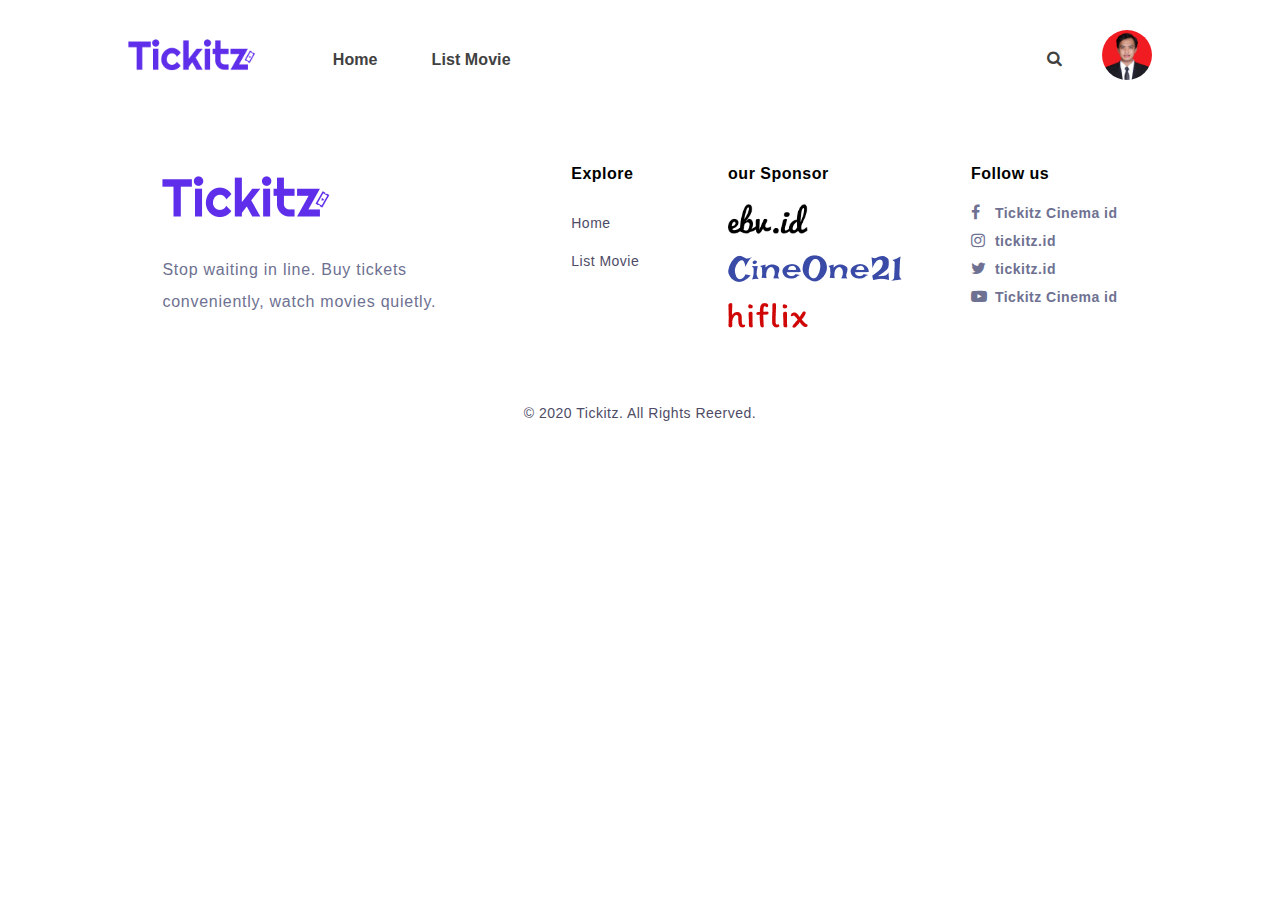
==== detail_movie.html @ 2763b4b7 "add template header & footer to start developt list & detail movie" ====
<!DOCTYPE html>
<html lang="en">

<head>
    <meta charset="UTF-8">
    <meta http-equiv="X-UA-Compatible" content="IE=edge">
    <meta name="viewport" content="width=device-width, initial-scale=1.0">
    <title>Home</title>
    <link rel="stylesheet" href="css/detail_movie.css">
    <link rel="stylesheet" href="https://cdnjs.cloudflare.com/ajax/libs/font-awesome/4.7.0/css/font-awesome.min.css">
</head>

<body>
    <div class="container" id="container">
        <header>
            <div class="left">
                <img class="logo2" src="img/logo2.png" alt="">
            </div>
            <div class="right">
                <div class="header-bar">
                    <a href="index.html">Home</a>
                    <a href="index.html">List Movie</a>
                </div>
                <div class="profile">
                    <a onclick="click3()"><i id="button_search" class="fa fa-search" aria-hidden="true"></i></a>
                    <div class="search" id="search">
                        <i class="fa fa-search" aria-hidden="true"></i>
                        <input type="text" placeholder="Search...">
                    </div>
                    <a onclick="click5()">
                        <img class="profile" src="img/profile.png" alt="">
                    </a>
                </div>
                <a onclick="click()"><i class="fa fa-bars" aria-hidden="true"></i></a>
            </div>
            <div class="nav-desktop" id="nav-desktop">
                <a href="#" onclick="click6()">Profile</a>
                <a href="index.html">Logout</a>
            </div>
        </header>
        <nav id="nav" onclick="click2()">
            <div>
                <div>
                    <i class="fa fa-search" aria-hidden="true"></i>
                    <input type="text" placeholder="Search...">
                </div>
            </div>
            <p><a class="nav-home" href="">Home</a></p>
            <p><a href="">List Movie</a></p>
            <p><a href="signin.html">Sign In</a></p>
            <p><a href="index.html">Logout</a></p>
            <p class="cop">&copy; 2020 Tickitz. All Rights Reerved.</p>
        </nav>
        <main>

        </main>
        <footer>
            <div class="information">
                <div class="footer-item1">
                    <img class="logo2" src="img/logo2.png" alt="">
                    <p>Stop waiting in line. Buy tickets conveniently, watch movies quietly.</p>
                </div>
                <div class="footer-item2">
                    <p class="title">Explore</p>
                    <div>
                        <p><a href="index.html">Home</a></p>
                        <p><a href="">List Movie</a></p>
                    </div>
                </div>
                <div class="footer-item3">
                    <p class="title">our Sponsor</p>
                    <div>
                        <img class="ebu-logo" src="img/ebu.id-logo.png" alt="">
                        <img class="cine-logo" src="img/cineone21-logo.png" alt="">
                        <img class="hiflix" src="img/hiflix-logo.png" alt="">
                    </div>
                </div>
                <div class="footer-item4">
                    <p class="title">Follow us</p>
                    <div>
                        <div>
                            <i class="fa fa-facebook" aria-hidden="true"></i>
                            <a href="">Tickitz Cinema id</a>
                        </div>
                        <div>
                            <i class="fa fa-instagram" aria-hidden="true"></i>
                            <a href="">tickitz.id</a>
                        </div>
                        <div>
                            <i class="fa fa-twitter" aria-hidden="true"></i>
                            <a href="">tickitz.id</a>
                        </div>
                        <div>
                            <i class="fa fa-youtube-play" aria-hidden="true"></i>
                            <a href="">Tickitz Cinema id</a>
                        </div>

                    </div>
                </div>
            </div>
            <div class="copyright">&copy; 2020 Tickitz. All Rights Reerved.</div>
        </footer>
    </div>
</body>
<script>
    function click5() {
        document.getElementById("search").style.display = "none";
        document.getElementById("button_search").style.display = "block";
        document.getElementById("nav-desktop").style.display = "flex";
    }
    function click6() {
        document.getElementById("nav-desktop").style.display = "none";
    }
    function click4() {
        document.getElementById("search").style.display = "none";
        document.getElementById("button_search").style.display = "block";
    }
    function click3() {
        document.getElementById("search").style.display = "block";
        document.getElementById("button_search").style.display = "none";
    }
    function click2() {
        document.getElementById("nav").style.display = "none";
    }
    function click() {
        document.getElementById("nav").style.display = "flex";
    }
</script>

</html>
---- css/detail_movie.css ----
*,
*::before,
*::after {
    padding: 0;
    margin: 0;
    box-sizing: border-box;
}

.container {
    position: relative;
    display: grid;
    grid-template-columns: 1fr;
    grid-template-rows: 100px, repeat(2, 1fr);
}

/* HEADER */
header {
    grid-row: 1;
    padding-left: 10%;
    padding-right: 10%;
    background: #fff;
    height: 100px;
    position: relative;
    display: grid;
    grid-template-columns: repeat(5, 1fr);
    grid-template-rows: 1fr;
}

header .left {
    grid-column: 1;
    grid-row: 1;
    height: 100px;
    position: relative;
}

header .right {
    grid-column: 2 / span 5;
    grid-row: 1;
    height: 100%;
    position: relative;
    display: flex;
    flex-wrap: wrap;
    justify-content: space-between;
}

header .logo2 {
    position: relative;
    margin-top: 30px;
    height: 50px;
}

.header-bar {
    margin-top: 50px;
}

a {
    text-decoration: none;
    color: #F7F7FC;
}

.header-bar a {
    margin-right: 50px;
    font-family: Mulish, sans-serif;
    font-style: normal;
    font-weight: 600;
    font-size: 16px;
    line-height: 20px;
    letter-spacing: 0.005em;
    color: #414141;
}

header .right .profile {
    display: flex;
    justify-content: space-around;
    background-color: #FFF;
}

header .right .profile div {
    position: relative;
    padding-top: 40px;
    background-color: #FFF;
}

header .right .profile div input {
    background: #FFFFFF;
    height: 30px;
    width: 200px;
    border: 1px solid #DEDEDE;
    border-radius: 8px;
}

header .right .profile div input::placeholder {
    padding-left: 15%;
    font-size: 12px;
}

header .right .profile div i {
    position: absolute;
    top: 50px;
    left: 10px;
    font-size: 0.8em;
    z-index: 9999;
    color: #6E7191;
}

header .right .profile .search {
    position: relative;
    bottom: 15px;
    right: 30px;
    display: none;
}

.profile a i {
    display: block;
    margin-right: 40px;
    margin-top: 35px;
    color: #414141;
    font-size: 1em;
}

.profile {
    margin-top: 15px;
    height: 50px;
    border-radius: 50%;
}

.nav-desktop {
    width: 100px;
    text-align: center;
    z-index: 9999;
    position: absolute;
    right: 12%;
    top: 85px;
    background: #FFF;
    display: none;
    border-radius: 5px;
    flex-direction: column;
    box-shadow: 2px 2px 10px rgba(0, 0, 0, 0.3);
}

.nav-desktop a {
    padding-top: 7px;
    padding-bottom: 5px;
    font-family: Mulish, sans-serif;
    font-style: normal;
    font-weight: 400;
    font-size: 16px;
    line-height: 20px;
    letter-spacing: 0.75px;
    color: #4E4B66;
}

header .right>a {
    display: none;
}

header .right>i {
    display: none;
}

/* NAVBAR */

nav {
    display: none;
}

nav>p {
    display: none;
}

/* MAIN */
main {
    grid-row: 2;
}

main .content-1 {
    position: relative;
    height: 550px;
    padding-left: 10%;
    padding-right: 10%;
    background-color: #fff;
    display: flex;
    justify-content: space-around;
}

main .content-1 .right {
    margin-top: 30px;
    padding-right: 20px;
    padding-bottom: 20px;
    overflow: hidden;
    position: relative;
    display: flex;
    height: 80%;
}

main .content-1 .left {
    flex-basis: 400px;
    background-color: #fff;
}

main .content-1 .left p {
    position: relative;
    top: 30%;
    font-family: Mulish, sans-serif;
    font-style: normal;
    font-size: 16px;
    line-height: 30px;
    color: #A0A3BD;
}

main .content-1 .left h1 {
    position: relative;
    top: 30%;
    font-family: Mulish, sans-serif;
    font-style: normal;
    font-size: 40px;
    line-height: 30px;
    color: #5F2EEA;
}


main .content-2 {
    position: relative;
    height: 350px;
    padding-left: 10%;
    padding-right: 10%;
    background-color: #F5F6F8;
    display: flex;
    flex-direction: column;
}

.content-2 .top {
    margin-top: 20px;
    margin-bottom: 30px;
    display: flex;
    justify-content: space-between;
}

.content-2 .top a {
    font-family: Mulish, sans-serif;
    font-style: normal;
    font-weight: 700;
    font-size: 16px;
    line-height: 20px;
    text-align: right;
    letter-spacing: 0.15px;
    color: #5F2EEA;
}

.content-2 .top h2 {
    font-family: Mulish, sans-serif;
    font-style: normal;
    font-weight: 700;
    font-size: 24px;
    line-height: 30px;
    color: #5F2EEA;
}

.content-2 .bottom {
    display: flex;
    justify-content: space-around;
}

.content-2 .bottom img {
    width: 150px;
    padding: 20px;
    border: 2px solid #FFFFFF;
    border-radius: 8px;
}

.content-2 .bottom .m1 {
    display: none;
}

.content-2 .bottom .m2 {
    display: none;
}

.content-2 .bottom .m3 {
    display: none;
}

.content-2 .bottom .m4 {
    display: none;
}

.content-2 .bottom .m5 {
    display: none;
}

.content-2 .bottom .img1:hover~.m1 {
    display: block;
    z-index: 9999;
}

.content-2 .bottom .img2:hover~.m2 {
    display: block;
    z-index: 9999;
}

.content-2 .bottom .img3:hover~.m3 {
    display: block;
    z-index: 9999;
}

.content-2 .bottom .img4:hover~.m4 {
    display: block;
    z-index: 9999;
}

.content-2 .bottom .img5:hover~.m5 {
    display: block;
    z-index: 9999;
}

.content-2 .bottom .img1:hover {
    display: none;
}

.content-2 .bottom .img2:hover {
    display: none;
}

.content-2 .bottom .img3:hover {
    display: none;
}

.content-2 .bottom .img4:hover {
    display: none;
}

.content-2 .bottom .img5:hover {
    display: none;
}

.content-2 .bottom {
    display: flex;
    flex-wrap: wrap;
    justify-content: space-around;
}

.content-2 .bottom .card-movie {
    background-color: #FFF;
    border-radius: 8px;
    box-shadow: 2px 2px 10px rgba(0, 0, 0, 0.3);
}

.content-2 .bottom .card-movie button:hover {
    color: #fff;
    background: #5F2EEA;
}

.content-2 .card-movie>div {
    width: 100%;
    height: 80px;
    position: relative;
}

.content-2 .bottom button {
    position: absolute;
    left: 50%;
    transform: translate(-50%);
    bottom: 10px;
    font-family: Mulish, sans-serif;
    color: #5F2EEA;
    font-style: normal;
    font-size: 12px;
    align-items: center;
    text-align: center;
    letter-spacing: 0.75px;
    width: 80%;
    height: 25px;
    border: 1px solid #5F2EEA;
    border-radius: 4px;
}

.content-2 .card-movie>div h5 {
    font-family: Mulish, sans-serif;
    font-style: normal;
    font-weight: 700px;
    font-size: 12px;
    line-height: 22px;
    text-align: center;
    letter-spacing: 0.15px;
    color: #14142B;
}

.content-2 .card-movie>div p {
    font-family: 'Open Sans', sans-serif;
    font-style: normal;
    font-weight: 400px;
    font-size: 8px;
    line-height: 16px;
    text-align: center;
    letter-spacing: 0.4px;
    color: #A0A3BD;
}

main .content-3 {
    position: relative;
    height: 500px;
    padding-left: 10%;
    padding-right: 10%;
    background-color: #fff;
    display: flex;
    flex-direction: column;
}

.content-3 .top {
    margin-top: 20px;
    margin-bottom: 30px;
    display: flex;
    justify-content: space-between;
}

.content-3 .top a {
    font-family: Mulish, sans-serif;
    font-style: normal;
    font-weight: 700;
    font-size: 16px;
    line-height: 20px;
    text-align: right;
    letter-spacing: 0.15px;
    color: #5F2EEA;
}

.content-3 .top h2 {
    font-family: Mulish, sans-serif;
    font-style: normal;
    font-weight: 700;
    font-size: 24px;
    line-height: 30px;
    color: #14142B;
}

.content-3 .mid {
    margin-bottom: 20px;
    display: flex;
    flex-wrap: wrap;
    justify-content: space-between;
}

.content-3 .mid button:hover {
    color: #fff;
    background: #5F2EEA;
}

.content-3 .mid button {
    font-family: Mulish, sans-serif;
    color: #5F2EEA;
    font-style: normal;
    font-weight: 700;
    font-size: 12px;
    align-items: center;
    text-align: center;
    letter-spacing: 0.75px;
    width: 100px;
    height: 35px;
    border: 1px solid #5F2EEA;
    border-radius: 4px;
}

.content-3 .bottom {
    display: flex;
    flex-wrap: wrap;
    justify-content: space-around;
}

.content-3 .bottom .card-movie {
    padding-top: 20px;
    padding-left: 20px;
    padding-right: 20px;
    padding-bottom: 20px;
    background: #FFFFFF;
    border: 0.5px solid #DEDEDE;
    border-radius: 8px;
}

.content-3 .bottom img {
    width: 100px;
}

.content-3 .bottom .card-movie button:hover {
    color: #fff;
    background: #5F2EEA;
}

.content-3 .bottom button {
    position: absolute;
    bottom: -0px;
    font-family: Mulish, sans-serif;
    color: #5F2EEA;
    font-style: normal;
    font-size: 12px;
    align-items: center;
    text-align: center;
    letter-spacing: 0.75px;
    width: 100%;
    height: 25px;
    border: 1px solid #5F2EEA;
    border-radius: 4px;
}

.content-3 .card-movie>div {
    width: 100px;
    height: 80px;
    position: relative;
}

.content-3 .card-movie>div h5 {
    font-family: Mulish, sans-serif;
    font-style: normal;
    font-weight: 700px;
    font-size: 12px;
    line-height: 22px;
    text-align: center;
    letter-spacing: 0.15px;
    color: #14142B;
}

.content-3 .card-movie>div p {
    font-family: 'Open Sans', sans-serif;
    font-style: normal;
    font-weight: 400px;
    font-size: 8px;
    line-height: 16px;
    text-align: center;
    letter-spacing: 0.4px;
    color: #A0A3BD;
}

main .content-4 {
    position: relative;
    display: flex;
    align-items: center;
    flex-direction: column;
    height: 300px;
    padding-left: 10%;
    padding-right: 10%;
    background-color: #fff;
}

.content-4 .card {
    position: relative;
    display: flex;
    align-items: center;
    flex-direction: column;
}

.content-4 .card {
    width: 95%;
    height: 90%;
    box-shadow: 2px 2px 10px rgba(0, 0, 0, 0.3);
    border-radius: 4px;
    font-size: 12pt;
}

.content-4 .top {
    margin-top: 50px;
    margin-bottom: 10px;
    text-align: center;
}

.content-4 .top p {
    font-family: Mulish, sans-serif;
    font-style: normal;
    font-weight: 400;
    font-size: 20px;
    line-height: 114%;
    text-align: center;
    letter-spacing: 0.25px;
    color: #4E4B66;
}

.content-4 .top h1 {
    font-family: Mulish, sans-serif;
    font-style: normal;
    font-size: 40px;
    line-height: 30px;
    color: #5F2EEA;
    margin-bottom: 20px;
}

.content-4 .bottom p {
    margin-top: 20px;
    margin-bottom: 20px;
    font-family: Mulish, sans-serif;
    font-style: normal;
    font-weight: 400;
    font-size: 14px;
    line-height: 24px;
    text-align: center;
    letter-spacing: 0.75px;
    color: #6E7191;
}

.content-4 .mid input {
    margin-right: 10px;
    height: 40px;
    width: 250px;
    background: #FCFDFE;
    border: 2px solid #DEDEDE;
    border-radius: 4px;
    font-size: 12pt;
}

.content-4 .mid input::placeholder {
    padding-left: 10%;
    font-size: 12px;
}

.content-4 .mid button {
    font-family: Mulish, sans-serif;
    color: #fff;
    font-style: normal;
    font-size: 12px;
    align-items: center;
    text-align: center;
    letter-spacing: 0.75px;
    width: 100px;
    height: 40px;
    background: #5F2EEA;
    border-radius: 4px;
    border: none;
}


/* FOOTER */
footer {
    grid-row: 3;
    background: #fff;
    padding-top: 5%;
    padding-left: 10%;
    padding-right: 10%;
    display: flex;
    flex-direction: column;
    position: relative;
}

footer .information {
    display: flex;
    justify-content: space-around;
    flex-wrap: wrap;
    /* flex-direction: column; */
}

footer .information .title {
    font-family: Mulish, sans-serif;
    font-style: normal;
    font-weight: 700;
    font-size: 16px;
    line-height: 20px;
    letter-spacing: 0.5px;
    color: #000000;
    margin-bottom: 20px;
}

footer .copyright {
    margin-top: 20px;
    align-items: center;
    text-align: center;
    font-family: Mulish, sans-serif;
    font-style: normal;
    font-weight: 400;
    font-size: 14px;
    line-height: 18px;
    letter-spacing: 0.5px;
    color: #4E4B66;
}

footer .footer-item1 {
    flex-basis: 30%
}

footer .footer-item1 .logo2 {
    height: 30%;
    margin-bottom: 20px;
}

footer .footer-item1 p {
    font-family: Mulish, sans-serif;
    font-style: normal;
    font-weight: 400;
    font-size: 16px;
    line-height: 32px;
    letter-spacing: 0.75px;
    color: #6E7191;
}

footer .footer-item2>div {
    display: flex;
    flex-direction: column;
}

footer .footer-item2>div p {
    margin-top: 10px;
    margin-bottom: 10px;
    margin-right: 20px;
}

footer .footer-item2>div p a {
    font-family: Mulish, sans-serif;
    font-style: normal;
    font-weight: 400;
    font-size: 14px;
    line-height: 18px;
    letter-spacing: 0.5px;
    color: #4E4B66;
}

footer .footer-item3>div {
    display: grid;
    /* flex-direction: column; */
}

footer .footer-item3>div img {
    max-height: 30px;
    margin-bottom: 20px;
}

footer .footer-item4>div {
    display: flex;
    flex-direction: column;
}

footer .footer-item4>div>div .visibility {
    position: absolute;
    color: #6E7191;
}

footer .footer-item4>div>div {
    margin-bottom: 10px;
}

footer .footer-item4>div>div a {
    margin-left: 10px;
    font-family: Mulish, sans-serif;
    font-style: normal;
    font-weight: 600;
    font-size: 14px;
    line-height: 18px;
    letter-spacing: 0.5px;
    color: #6E7191;
}

footer .footer-item4>div>div i {
    width: 10px;
    color: #6E7191;
}

@media screen and (max-width: 975px) {

    /* HEADER */
    header .right>a {
        display: block;
    }

    header .right .header-bar {
        display: none;
    }

    header .right button {
        display: none;
    }

    header .right i {
        display: flex;
        position: relative;
        top: 40px;
        font-size: 1.5em;
        align-items: right;
    }

    header .right a {
        color: #000000;
    }

    header .right .profile img {
        display: none;
    }

    header .right .profile a {
        display: none;
    }

    /* NAVBAR */
    nav {
        display: none;
        flex-wrap: wrap;
        flex-direction: column;
        align-items: center;
        width: 100%;
        height: 100vh;
        position: absolute;
        top: 100px;
        z-index: 2;
        background-color: rgba(0, 0, 0, 0.5);
    }

    nav>p {
        display: block;
        padding-top: 15px;
        padding-bottom: 15px;
        width: 100%;
        text-align: center;
        background: #FFF;
        border-top: 0.5px solid #DEDEDE;
    }

    nav>div {
        display: flex;
        justify-content: space-around;
        width: 100%;
        background-color: #FFF;
    }

    nav>div>div {
        position: relative;
        padding-top: 30px;
        padding-bottom: 15px;
        background-color: #FFF;
    }

    nav>div>div input {
        background: #FFFFFF;
        height: 50px;
        width: 600px;
        border: 1px solid #DEDEDE;
        border-radius: 4px;
    }

    nav>div>div input::placeholder {
        padding-left: 7%;
        font-size: 16px;
    }

    nav>div>div i {
        position: absolute;
        top: 45px;
        left: 15px;
        font-size: 2em;
        color: #6E7191;
    }

    nav a {
        font-family: Mulish, sans-serif;
        font-style: normal;
        font-weight: 600;
        font-size: 16px;
        line-height: 28px;
        text-align: center;
        letter-spacing: 0.75px;
        color: #14142B;
    }

    nav .cop {
        font-family: Mulish, sans-serif;
        font-style: normal;
        font-weight: 400;
        font-size: 13px;
        line-height: 22px;
        letter-spacing: 0.75px;
        color: #6E7191;
    }

    /* FOOTER */
    footer {
        align-items: center;
    }

    footer .information {
        justify-content: space-between;
        max-width: 80%;
    }

    /* CONTENT */
    .cal5,
    .cal6,
    .cal7,
    .cal8,
    .m4,
    .m5,
    .img4,
    .img5 {
        display: none;
    }

    main .content-1 {
        height: 700px;
        display: flex;
        align-items: center;
        flex-direction: column;
    }

    main .content-1 .right {
        height: 60%;
    }

    main .content-1 .left {
        flex-basis: 150px;
    }

    main .content-1 .left p {
        position: relative;
        top: 30%;
        font-family: Mulish, sans-serif;
        font-style: normal;
        font-size: 16px;
        line-height: 30px;
        color: #A0A3BD;
    }

    main .content-1 .left h1 {
        position: relative;
        top: 30%;
        font-family: Mulish, sans-serif;
        font-style: normal;
        font-size: 40px;
        line-height: 30px;
        color: #5F2EEA;
    }
}

@media screen and (max-width: 550px) {

    /* HEADER */
    header .right>a {
        display: block;
    }

    header .right .header-bar {
        display: none;
    }

    header .right button {
        display: none;
    }

    header .right i {
        display: flex;
        position: relative;
        top: 40px;
        font-size: 1.5em;
        align-items: right;
    }

    header .right a {
        color: #000000;
    }

    header .right .profile img {
        display: none;
    }

    header .right .profile a {
        display: none;
    }

    /* NAVBAR */
    nav {
        display: none;
        flex-wrap: wrap;
        flex-direction: column;
        align-items: center;
        width: 100%;
        height: 322%;
        position: absolute;
        top: 100px;
        z-index: 2;
        background-color: rgba(0, 0, 0, 0.5);
    }

    nav>p {
        display: block;
        padding-top: 15px;
        padding-bottom: 15px;
        width: 100%;
        text-align: center;
        background: #FFF;
        border-top: 0.5px solid #DEDEDE;
    }

    nav>div {
        display: flex;
        justify-content: space-around;
        width: 100%;
        background-color: #FFF;
    }

    nav>div>div {
        position: relative;
        padding-top: 30px;
        padding-bottom: 15px;
        background-color: #FFF;
    }

    nav>div>div input {
        background: #FFFFFF;
        height: 50px;
        width: 300px;
        border: 1px solid #DEDEDE;
        border-radius: 4px;
    }

    nav>div>div input::placeholder {
        padding-left: 15%;
        font-size: 16px;
    }

    nav>div>div i {
        position: absolute;
        top: 45px;
        left: 15px;
        font-size: 2em;
        color: #6E7191;
    }

    nav a {
        font-family: Mulish, sans-serif;
        font-style: normal;
        font-weight: 600;
        font-size: 16px;
        line-height: 28px;
        text-align: center;
        letter-spacing: 0.75px;
        color: #14142B;
    }

    nav .cop {
        font-family: Mulish, sans-serif;
        font-style: normal;
        font-weight: 400;
        font-size: 13px;
        line-height: 22px;
        letter-spacing: 0.75px;
        color: #6E7191;
    }


    /* FOOTER */
    footer {
        align-items: center;
    }

    footer .information {
        flex-direction: column;
    }

    footer .information .title {
        margin-top: 20px;
    }

    footer .information .footer-item1 {
        text-align: center;
    }

    footer .information .footer-item3>div {
        display: flex;
        flex-direction: row;
    }

    footer .information .footer-item4>div a {
        display: none;
    }

    footer .information .footer-item4>div i {
        margin-right: 50px;
    }

    footer .information .footer-item4>div {
        display: flex;
        flex-direction: row;
        flex-wrap: wrap;
    }

    footer .information .footer-item3>div img {
        margin-right: 20px;
        max-height: 20px;
        margin-bottom: 20px;
    }

    /* CONTENT */
    .cal5,
    .cal6,
    .cal7,
    .cal8,
    .cal4,
    .m3,
    .m4,
    .m5,
    .img3,
    .img4,
    .img5 {
        display: none;
    }

    main .content-1 {
        height: 600px;
        display: flex;
        align-items: center;
        flex-direction: column;
    }

    main .content-1 .right img {
        height: 80%;
    }

    main .content-1 .right {
        height: 60%;
    }

    main .content-1 .left {
        flex-basis: 150px;
    }

    main .content-1 .left p {
        position: relative;
        top: 30%;
        font-family: Mulish, sans-serif;
        font-style: normal;
        font-size: 16px;
        line-height: 30px;
        color: #A0A3BD;
    }

    main .content-1 .left h1 {
        position: relative;
        top: 30%;
        font-family: Mulish, sans-serif;
        font-style: normal;
        font-size: 40px;
        line-height: 30px;
        color: #5F2EEA;
    }


    main .content-4 {
        height: 400px;
    }

    .content-4 .top p {
        font-size: 15px;
    }

    .content-4 .top h1 {
        font-size: 30px;
    }

    .content-4 .mid input {
        margin-right: 0px;
        height: 40px;
        width: 100%;
        background: #FCFDFE;
        border: 2px solid #DEDEDE;
        border-radius: 4px;
        font-size: 12pt;
    }

    .content-4 .mid input::placeholder {
        padding-left: 5%;
        font-size: 12px;
    }

    .content-4 .mid button {
        margin-top: 10px;
        font-family: Mulish, sans-serif;
        color: #fff;
        font-style: normal;
        font-size: 12px;
        align-items: center;
        text-align: center;
        letter-spacing: 0.75px;
        width: 100%;
        height: 40px;
        background: #5F2EEA;
        border-radius: 4px;
        border: none;
    }

    .content-4 .bottom p {
        margin-top: 20px;
        margin-bottom: 20px;
        margin-left: 55px;
        margin-right: 55px;
        font-family: Mulish, sans-serif;
        font-style: normal;
        font-size: 12px;
        line-height: 24px;
        text-align: center;
        letter-spacing: 0.75px;
        color: #6E7191;
    }
}
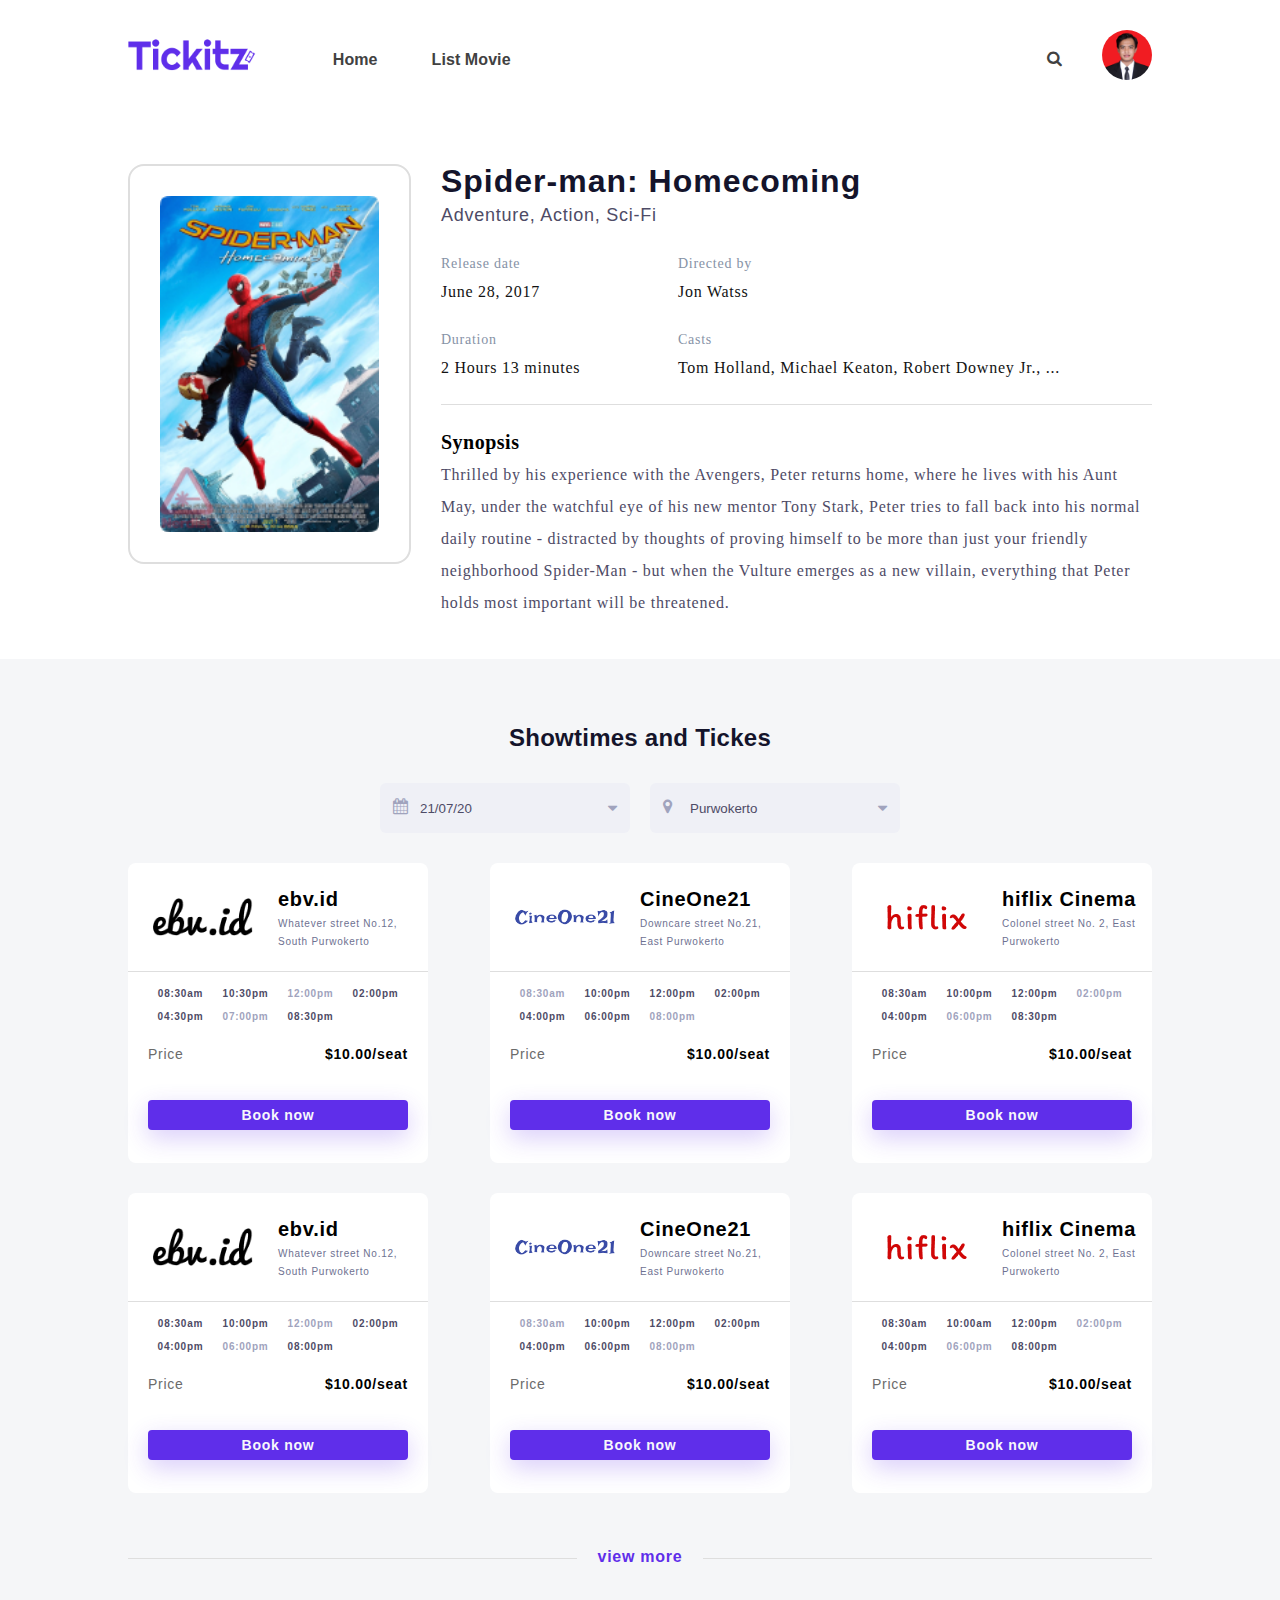
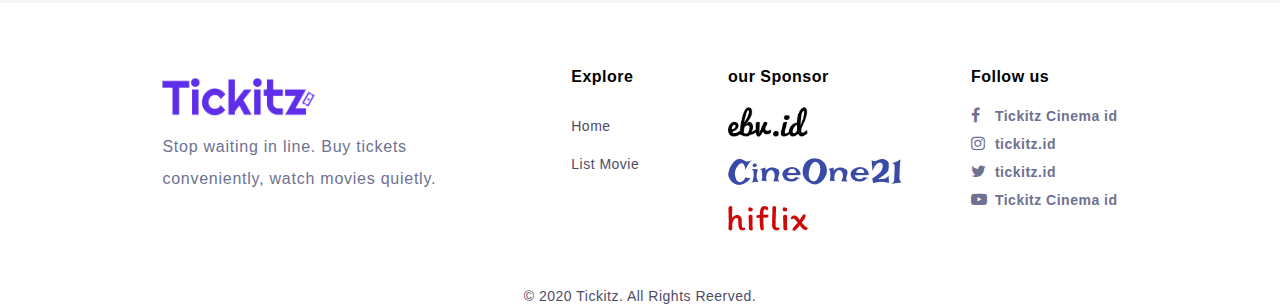
==== commit ace6758f: "detail movie finish" ====
--- a/detail_movie.html
+++ b/detail_movie.html
@@ -18,27 +18,27 @@
             </div>
             <div class="right">
                 <div class="header-bar">
-                    <a href="index.html">Home</a>
-                    <a href="index.html">List Movie</a>
+                    <a href="home.html">Home</a>
+                    <a href="list_movie.html">List Movie</a>
                 </div>
                 <div class="profile">
-                    <a onclick="click3()"><i id="button_search" class="fa fa-search" aria-hidden="true"></i></a>
+                    <a onclick="show_search()"><i id="button_search" class="fa fa-search" aria-hidden="true"></i></a>
                     <div class="search" id="search">
                         <i class="fa fa-search" aria-hidden="true"></i>
                         <input type="text" placeholder="Search...">
                     </div>
-                    <a onclick="click5()">
+                    <a onclick="show_menu_dekstop()">
                         <img class="profile" src="img/profile.png" alt="">
                     </a>
                 </div>
-                <a onclick="click()"><i class="fa fa-bars" aria-hidden="true"></i></a>
+                <a onclick="show_menu()"><i class="fa fa-bars" aria-hidden="true"></i></a>
             </div>
             <div class="nav-desktop" id="nav-desktop">
-                <a href="#" onclick="click6()">Profile</a>
+                <a href="#" onclick="hidden_menu_dekstop()">Profile</a>
                 <a href="index.html">Logout</a>
             </div>
         </header>
-        <nav id="nav" onclick="click2()">
+        <nav id="nav" onclick="hidden_menu()">
             <div>
                 <div>
                     <i class="fa fa-search" aria-hidden="true"></i>
@@ -52,7 +52,221 @@
             <p class="cop">&copy; 2020 Tickitz. All Rights Reerved.</p>
         </nav>
         <main>
-
+            <section class="content-1">
+                <img class="img1" src="img/1.png" alt="">
+                <div class="information_movie">
+                    <div class="title">
+                        <h1>Spider-man: Homecoming</h1>
+                        <p>Adventure, Action, Sci-Fi</p>
+                    </div>
+                    <div class="information_details">
+                        <div class="left">
+                            <div class="release">
+                                <h6>Release date</h6>
+                                <p>June 28, 2017</p>
+                            </div>
+                            <div class="duration">
+                                <h6>Duration</h6>
+                                <p>2 Hours 13 minutes</p>
+                            </div>
+                        </div>
+                        <div class="right">
+                            <div class="director">
+                                <h6>Directed by</h6>
+                                <p>Jon Watss</p>
+                            </div>
+                            <div class="casts">
+                                <h6>Casts</h6>
+                                <p>Tom Holland, Michael Keaton, Robert Downey Jr., ...</p>
+                            </div>
+                        </div>
+                    </div>
+                    <div class="synopsis">
+                        <h5>Synopsis</h5>
+                        <p>Thrilled by his experience with the Avengers, Peter returns home, where he lives with his
+                            Aunt May, under the watchful eye of his new mentor Tony Stark, Peter tries to fall back into
+                            his normal daily routine - distracted by thoughts of proving himself to be more than just
+                            your friendly neighborhood Spider-Man - but when the Vulture emerges as a new villain,
+                            everything that Peter holds most important will be threatened. </p>
+                    </div>
+                </div>
+            </section>
+            <section class="content-2">
+                <h1>Showtimes and Tickes</h1>
+                <div class="search">
+                    <div>
+                        <div class="date">
+                            <i class="fa fa-calendar left" aria-hidden="true"></i>
+                            <select name="" id="">
+                                <option value="">21/07/20</option>
+                            </select>
+                            <i class="fa fa-sort-desc right" aria-hidden="true"></i>
+                        </div>
+                        <div class="location">
+                            <i class="fa fa-map-marker left" aria-hidden="true"></i>
+                            <select name="" id="">
+                                <option value="">Purwokerto</option>
+                            </select>
+                            <i class="fa fa-sort-desc right" aria-hidden="true"></i>
+                        </div>
+                    </div>
+                </div>
+                <div class="list_ticket">
+                    <div class="card t1">
+                        <div class="top">
+                            <div class="img-card">
+                                <img class="ebu-logo" src="img/ebu.id-logo.png" alt="">
+                            </div>
+                            <div>
+                                <h1>ebv.id</h1>
+                                <p>Whatever street No.12, South Purwokerto</p>
+                            </div>
+                        </div>
+                        <div class="time">
+                            <p>08:30am</p>
+                            <p>10:30pm</p>
+                            <p class="disable">12:00pm</p>
+                            <p>02:00pm</p>
+                            <p>04:30pm</p>
+                            <p class="disable">07:00pm</p>
+                            <p>08:30pm</p>
+                        </div>
+                        <div class="price">
+                            <h1>Price</h1>
+                            <p>$10.00/seat</p>
+                        </div>
+                        <button>Book now</button>
+                    </div>
+                    <div class="card t2">
+                        <div class="top">
+                            <div class="img-card">
+                                <img class="cine-logo" src="img/cineone21-logo.png" alt="">
+                            </div>
+                            <div>
+                                <h1>CineOne21</h1>
+                                <p>Downcare street No.21, East Purwokerto</p>
+                            </div>
+                        </div>
+                        <div class="time">
+                            <p class="disable">08:30am</p>
+                            <p>10:00pm</p>
+                            <p>12:00pm</p>
+                            <p>02:00pm</p>
+                            <p>04:00pm</p>
+                            <p>06:00pm</p>
+                            <p class="disable">08:00pm</p>
+                        </div>
+                        <div class="price">
+                            <h1>Price</h1>
+                            <p>$10.00/seat</p>
+                        </div>
+                        <button>Book now</button>
+                    </div>
+                    <div class="card t3">
+                        <div class="top">
+                            <div class="img-card">
+                                <img class="hiflix" src="img/hiflix-logo.png" alt="">
+                            </div>
+                            <div>
+                                <h1>hiflix Cinema</h1>
+                                <p>Colonel street No. 2, East Purwokerto</p>
+                            </div>
+                        </div>
+                        <div class="time">
+                            <p>08:30am</p>
+                            <p>10:00pm</p>
+                            <p>12:00pm</p>
+                            <p class="disable">02:00pm</p>
+                            <p>04:00pm</p>
+                            <p class="disable">06:00pm</p>
+                            <p>08:30pm</p>
+                        </div>
+                        <div class="price">
+                            <h1>Price</h1>
+                            <p>$10.00/seat</p>
+                        </div>
+                        <button>Book now</button>
+                    </div>
+                    <div class="card t4">
+                        <div class="top">
+                            <div class="img-card">
+                                <img class="ebu-logo" src="img/ebu.id-logo.png" alt="">
+                            </div>
+                            <div>
+                                <h1>ebv.id</h1>
+                                <p>Whatever street No.12, South Purwokerto</p>
+                            </div>
+                        </div>
+                        <div class="time">
+                            <p>08:30am</p>
+                            <p>10:00pm</p>
+                            <p class="disable">12:00pm</p>
+                            <p>02:00pm</p>
+                            <p>04:00pm</p>
+                            <p class="disable">06:00pm</p>
+                            <p>08:00pm</p>
+                        </div>
+                        <div class="price">
+                            <h1>Price</h1>
+                            <p>$10.00/seat</p>
+                        </div>
+                        <button>Book now</button>
+                    </div>
+                    <div class="card t5">
+                        <div class="top">
+                            <div class="img-card">
+                                <img class="cine-logo" src="img/cineone21-logo.png" alt="">
+                            </div>
+                            <div>
+                                <h1>CineOne21</h1>
+                                <p>Downcare street No.21, East Purwokerto</p>
+                            </div>
+                        </div>
+                        <div class="time">
+                            <p class="disable">08:30am</p>
+                            <p>10:00pm</p>
+                            <p>12:00pm</p>
+                            <p>02:00pm</p>
+                            <p>04:00pm</p>
+                            <p>06:00pm</p>
+                            <p class="disable">08:00pm</p>
+                        </div>
+                        <div class="price">
+                            <h1>Price</h1>
+                            <p>$10.00/seat</p>
+                        </div>
+                        <button>Book now</button>
+                    </div>
+                    <div class="card t6">
+                        <div class="top">
+                            <div class="img-card">
+                                <img class="hiflix" src="img/hiflix-logo.png" alt="">
+                            </div>
+                            <div>
+                                <h1>hiflix Cinema</h1>
+                                <p>Colonel street No. 2, East Purwokerto</p>
+                            </div>
+                        </div>
+                        <div class="time">
+                            <p>08:30am</p>
+                            <p>10:00am</p>
+                            <p>12:00pm</p>
+                            <p class="disable">02:00pm</p>
+                            <p>04:00pm</p>
+                            <p class="disable">06:00pm</p>
+                            <p>08:00pm</p>
+                        </div>
+                        <div class="price">
+                            <h1>Price</h1>
+                            <p>$10.00/seat</p>
+                        </div>
+                        <button>Book now</button>
+                    </div>
+                </div>
+            </section>
+            <section class="view-more">
+                <h2><span><a href="">view more</a></span></h2>
+            </section>
         </main>
         <footer>
             <div class="information">
@@ -103,26 +317,22 @@
     </div>
 </body>
 <script>
-    function click5() {
+    function show_menu_dekstop() {
         document.getElementById("search").style.display = "none";
         document.getElementById("button_search").style.display = "block";
         document.getElementById("nav-desktop").style.display = "flex";
     }
-    function click6() {
+    function hidden_menu_dekstop() {
         document.getElementById("nav-desktop").style.display = "none";
     }
-    function click4() {
-        document.getElementById("search").style.display = "none";
-        document.getElementById("button_search").style.display = "block";
-    }
-    function click3() {
+    function show_search() {
         document.getElementById("search").style.display = "block";
         document.getElementById("button_search").style.display = "none";
     }
-    function click2() {
+    function hidden_menu() {
         document.getElementById("nav").style.display = "none";
     }
-    function click() {
+    function show_menu() {
         document.getElementById("nav").style.display = "flex";
     }
 </script>
--- a/css/detail_movie.css
+++ b/css/detail_movie.css
@@ -11,6 +11,7 @@
     display: grid;
     grid-template-columns: 1fr;
     grid-template-rows: 100px, repeat(2, 1fr);
+    background: #F5F6F8;
 }
 
 /* HEADER */
@@ -49,7 +50,7 @@
     height: 50px;
 }
 
-.header-bar {
+header .right .header-bar {
     margin-top: 50px;
 }
 
@@ -58,7 +59,7 @@
     color: #F7F7FC;
 }
 
-.header-bar a {
+header .right .header-bar a {
     margin-right: 50px;
     font-family: Mulish, sans-serif;
     font-style: normal;
@@ -110,7 +111,7 @@
     display: none;
 }
 
-.profile a i {
+header .right .profile a i {
     display: block;
     margin-right: 40px;
     margin-top: 35px;
@@ -118,13 +119,13 @@
     font-size: 1em;
 }
 
-.profile {
+header .right .profile {
     margin-top: 15px;
     height: 50px;
     border-radius: 50%;
 }
 
-.nav-desktop {
+header .nav-desktop {
     width: 100px;
     text-align: center;
     z-index: 9999;
@@ -138,7 +139,7 @@
     box-shadow: 2px 2px 10px rgba(0, 0, 0, 0.3);
 }
 
-.nav-desktop a {
+header .nav-desktop a {
     padding-top: 7px;
     padding-bottom: 5px;
     font-family: Mulish, sans-serif;
@@ -167,463 +168,6 @@
 nav>p {
     display: none;
 }
-
-/* MAIN */
-main {
-    grid-row: 2;
-}
-
-main .content-1 {
-    position: relative;
-    height: 550px;
-    padding-left: 10%;
-    padding-right: 10%;
-    background-color: #fff;
-    display: flex;
-    justify-content: space-around;
-}
-
-main .content-1 .right {
-    margin-top: 30px;
-    padding-right: 20px;
-    padding-bottom: 20px;
-    overflow: hidden;
-    position: relative;
-    display: flex;
-    height: 80%;
-}
-
-main .content-1 .left {
-    flex-basis: 400px;
-    background-color: #fff;
-}
-
-main .content-1 .left p {
-    position: relative;
-    top: 30%;
-    font-family: Mulish, sans-serif;
-    font-style: normal;
-    font-size: 16px;
-    line-height: 30px;
-    color: #A0A3BD;
-}
-
-main .content-1 .left h1 {
-    position: relative;
-    top: 30%;
-    font-family: Mulish, sans-serif;
-    font-style: normal;
-    font-size: 40px;
-    line-height: 30px;
-    color: #5F2EEA;
-}
-
-
-main .content-2 {
-    position: relative;
-    height: 350px;
-    padding-left: 10%;
-    padding-right: 10%;
-    background-color: #F5F6F8;
-    display: flex;
-    flex-direction: column;
-}
-
-.content-2 .top {
-    margin-top: 20px;
-    margin-bottom: 30px;
-    display: flex;
-    justify-content: space-between;
-}
-
-.content-2 .top a {
-    font-family: Mulish, sans-serif;
-    font-style: normal;
-    font-weight: 700;
-    font-size: 16px;
-    line-height: 20px;
-    text-align: right;
-    letter-spacing: 0.15px;
-    color: #5F2EEA;
-}
-
-.content-2 .top h2 {
-    font-family: Mulish, sans-serif;
-    font-style: normal;
-    font-weight: 700;
-    font-size: 24px;
-    line-height: 30px;
-    color: #5F2EEA;
-}
-
-.content-2 .bottom {
-    display: flex;
-    justify-content: space-around;
-}
-
-.content-2 .bottom img {
-    width: 150px;
-    padding: 20px;
-    border: 2px solid #FFFFFF;
-    border-radius: 8px;
-}
-
-.content-2 .bottom .m1 {
-    display: none;
-}
-
-.content-2 .bottom .m2 {
-    display: none;
-}
-
-.content-2 .bottom .m3 {
-    display: none;
-}
-
-.content-2 .bottom .m4 {
-    display: none;
-}
-
-.content-2 .bottom .m5 {
-    display: none;
-}
-
-.content-2 .bottom .img1:hover~.m1 {
-    display: block;
-    z-index: 9999;
-}
-
-.content-2 .bottom .img2:hover~.m2 {
-    display: block;
-    z-index: 9999;
-}
-
-.content-2 .bottom .img3:hover~.m3 {
-    display: block;
-    z-index: 9999;
-}
-
-.content-2 .bottom .img4:hover~.m4 {
-    display: block;
-    z-index: 9999;
-}
-
-.content-2 .bottom .img5:hover~.m5 {
-    display: block;
-    z-index: 9999;
-}
-
-.content-2 .bottom .img1:hover {
-    display: none;
-}
-
-.content-2 .bottom .img2:hover {
-    display: none;
-}
-
-.content-2 .bottom .img3:hover {
-    display: none;
-}
-
-.content-2 .bottom .img4:hover {
-    display: none;
-}
-
-.content-2 .bottom .img5:hover {
-    display: none;
-}
-
-.content-2 .bottom {
-    display: flex;
-    flex-wrap: wrap;
-    justify-content: space-around;
-}
-
-.content-2 .bottom .card-movie {
-    background-color: #FFF;
-    border-radius: 8px;
-    box-shadow: 2px 2px 10px rgba(0, 0, 0, 0.3);
-}
-
-.content-2 .bottom .card-movie button:hover {
-    color: #fff;
-    background: #5F2EEA;
-}
-
-.content-2 .card-movie>div {
-    width: 100%;
-    height: 80px;
-    position: relative;
-}
-
-.content-2 .bottom button {
-    position: absolute;
-    left: 50%;
-    transform: translate(-50%);
-    bottom: 10px;
-    font-family: Mulish, sans-serif;
-    color: #5F2EEA;
-    font-style: normal;
-    font-size: 12px;
-    align-items: center;
-    text-align: center;
-    letter-spacing: 0.75px;
-    width: 80%;
-    height: 25px;
-    border: 1px solid #5F2EEA;
-    border-radius: 4px;
-}
-
-.content-2 .card-movie>div h5 {
-    font-family: Mulish, sans-serif;
-    font-style: normal;
-    font-weight: 700px;
-    font-size: 12px;
-    line-height: 22px;
-    text-align: center;
-    letter-spacing: 0.15px;
-    color: #14142B;
-}
-
-.content-2 .card-movie>div p {
-    font-family: 'Open Sans', sans-serif;
-    font-style: normal;
-    font-weight: 400px;
-    font-size: 8px;
-    line-height: 16px;
-    text-align: center;
-    letter-spacing: 0.4px;
-    color: #A0A3BD;
-}
-
-main .content-3 {
-    position: relative;
-    height: 500px;
-    padding-left: 10%;
-    padding-right: 10%;
-    background-color: #fff;
-    display: flex;
-    flex-direction: column;
-}
-
-.content-3 .top {
-    margin-top: 20px;
-    margin-bottom: 30px;
-    display: flex;
-    justify-content: space-between;
-}
-
-.content-3 .top a {
-    font-family: Mulish, sans-serif;
-    font-style: normal;
-    font-weight: 700;
-    font-size: 16px;
-    line-height: 20px;
-    text-align: right;
-    letter-spacing: 0.15px;
-    color: #5F2EEA;
-}
-
-.content-3 .top h2 {
-    font-family: Mulish, sans-serif;
-    font-style: normal;
-    font-weight: 700;
-    font-size: 24px;
-    line-height: 30px;
-    color: #14142B;
-}
-
-.content-3 .mid {
-    margin-bottom: 20px;
-    display: flex;
-    flex-wrap: wrap;
-    justify-content: space-between;
-}
-
-.content-3 .mid button:hover {
-    color: #fff;
-    background: #5F2EEA;
-}
-
-.content-3 .mid button {
-    font-family: Mulish, sans-serif;
-    color: #5F2EEA;
-    font-style: normal;
-    font-weight: 700;
-    font-size: 12px;
-    align-items: center;
-    text-align: center;
-    letter-spacing: 0.75px;
-    width: 100px;
-    height: 35px;
-    border: 1px solid #5F2EEA;
-    border-radius: 4px;
-}
-
-.content-3 .bottom {
-    display: flex;
-    flex-wrap: wrap;
-    justify-content: space-around;
-}
-
-.content-3 .bottom .card-movie {
-    padding-top: 20px;
-    padding-left: 20px;
-    padding-right: 20px;
-    padding-bottom: 20px;
-    background: #FFFFFF;
-    border: 0.5px solid #DEDEDE;
-    border-radius: 8px;
-}
-
-.content-3 .bottom img {
-    width: 100px;
-}
-
-.content-3 .bottom .card-movie button:hover {
-    color: #fff;
-    background: #5F2EEA;
-}
-
-.content-3 .bottom button {
-    position: absolute;
-    bottom: -0px;
-    font-family: Mulish, sans-serif;
-    color: #5F2EEA;
-    font-style: normal;
-    font-size: 12px;
-    align-items: center;
-    text-align: center;
-    letter-spacing: 0.75px;
-    width: 100%;
-    height: 25px;
-    border: 1px solid #5F2EEA;
-    border-radius: 4px;
-}
-
-.content-3 .card-movie>div {
-    width: 100px;
-    height: 80px;
-    position: relative;
-}
-
-.content-3 .card-movie>div h5 {
-    font-family: Mulish, sans-serif;
-    font-style: normal;
-    font-weight: 700px;
-    font-size: 12px;
-    line-height: 22px;
-    text-align: center;
-    letter-spacing: 0.15px;
-    color: #14142B;
-}
-
-.content-3 .card-movie>div p {
-    font-family: 'Open Sans', sans-serif;
-    font-style: normal;
-    font-weight: 400px;
-    font-size: 8px;
-    line-height: 16px;
-    text-align: center;
-    letter-spacing: 0.4px;
-    color: #A0A3BD;
-}
-
-main .content-4 {
-    position: relative;
-    display: flex;
-    align-items: center;
-    flex-direction: column;
-    height: 300px;
-    padding-left: 10%;
-    padding-right: 10%;
-    background-color: #fff;
-}
-
-.content-4 .card {
-    position: relative;
-    display: flex;
-    align-items: center;
-    flex-direction: column;
-}
-
-.content-4 .card {
-    width: 95%;
-    height: 90%;
-    box-shadow: 2px 2px 10px rgba(0, 0, 0, 0.3);
-    border-radius: 4px;
-    font-size: 12pt;
-}
-
-.content-4 .top {
-    margin-top: 50px;
-    margin-bottom: 10px;
-    text-align: center;
-}
-
-.content-4 .top p {
-    font-family: Mulish, sans-serif;
-    font-style: normal;
-    font-weight: 400;
-    font-size: 20px;
-    line-height: 114%;
-    text-align: center;
-    letter-spacing: 0.25px;
-    color: #4E4B66;
-}
-
-.content-4 .top h1 {
-    font-family: Mulish, sans-serif;
-    font-style: normal;
-    font-size: 40px;
-    line-height: 30px;
-    color: #5F2EEA;
-    margin-bottom: 20px;
-}
-
-.content-4 .bottom p {
-    margin-top: 20px;
-    margin-bottom: 20px;
-    font-family: Mulish, sans-serif;
-    font-style: normal;
-    font-weight: 400;
-    font-size: 14px;
-    line-height: 24px;
-    text-align: center;
-    letter-spacing: 0.75px;
-    color: #6E7191;
-}
-
-.content-4 .mid input {
-    margin-right: 10px;
-    height: 40px;
-    width: 250px;
-    background: #FCFDFE;
-    border: 2px solid #DEDEDE;
-    border-radius: 4px;
-    font-size: 12pt;
-}
-
-.content-4 .mid input::placeholder {
-    padding-left: 10%;
-    font-size: 12px;
-}
-
-.content-4 .mid button {
-    font-family: Mulish, sans-serif;
-    color: #fff;
-    font-style: normal;
-    font-size: 12px;
-    align-items: center;
-    text-align: center;
-    letter-spacing: 0.75px;
-    width: 100px;
-    height: 40px;
-    background: #5F2EEA;
-    border-radius: 4px;
-    border: none;
-}
-
 
 /* FOOTER */
 footer {
@@ -687,6 +231,10 @@
     color: #6E7191;
 }
 
+footer .information .footer-item1 p {
+    margin-top: -20px;
+}
+
 footer .footer-item2>div {
     display: flex;
     flex-direction: column;
@@ -710,7 +258,6 @@
 
 footer .footer-item3>div {
     display: grid;
-    /* flex-direction: column; */
 }
 
 footer .footer-item3>div img {
@@ -746,6 +293,356 @@
 footer .footer-item4>div>div i {
     width: 10px;
     color: #6E7191;
+}
+
+/* MAIN */
+main {
+    grid-row: 2;
+}
+
+main .content-1 {
+    padding-top: 5%;
+    padding-left: 10%;
+    padding-right: 10%;
+    background-color: #fff;
+    display: flex;
+}
+
+.content-1>img {
+    margin-right: 30px;
+    height: 400px;
+    padding: 30px;
+    border: 2px solid #DEDEDE;
+    border-radius: 16px;
+    align-self: flex-start
+}
+
+.content-1 .information_movie {
+    display: flex;
+    flex-direction: column;
+    flex-wrap: wrap;
+}
+
+.content-1 .information_movie .title {
+    font-family: 'Mulish', sans-serif;
+    font-style: normal;
+    margin-bottom: 20px;
+    line-height: 34px;
+}
+
+.content-1 .information_movie .title h1 {
+    font-weight: 700;
+    font-size: 32px;
+    letter-spacing: 1px;
+    color: #14142B;
+}
+
+.content-1 .information_movie .title p {
+    font-weight: 400;
+    font-size: 18px;
+    letter-spacing: 0.75px;
+    color: #4E4B66;
+}
+
+.content-1 .information_movie .information_details {
+    display: grid;
+    grid-template-columns: repeat(3, 1fr);
+    grid-template-rows: 1fr;
+    padding-bottom: 20px;
+    border-bottom: 1px solid #DEDEDE;
+}
+
+.content-1 .information_movie .information_details .left {
+    grid-column: 1;
+}
+
+.content-1 .information_movie .information_details .right {
+    grid-column: 2 /span 3;
+}
+
+.content-1 .release,
+.director {
+    margin-bottom: 20px;
+}
+
+.content-1 .release h6,
+.duration h6,
+.director h6,
+.casts h6 {
+    font-weight: 400;
+    font-size: 14px;
+    line-height: 24px;
+    letter-spacing: 0.75px;
+    color: #8692A6;
+}
+
+.content-1 .release p,
+.duration p,
+.director p,
+.casts p {
+    font-weight: 400;
+    font-size: 16px;
+    line-height: 32px;
+    letter-spacing: 0.75px;
+    color: #121212;
+}
+
+.content-1 .information_movie .synopsis {
+    margin-top: 20px;
+    margin-bottom: 40px;
+}
+
+.content-1 .information_movie .synopsis h5 {
+    font-weight: 600;
+    font-size: 20px;
+    line-height: 34px;
+    letter-spacing: 0.5px;
+    color: #000000;
+}
+
+.content-1 .information_movie .synopsis p {
+    font-weight: 400;
+    font-size: 16px;
+    line-height: 32px;
+    letter-spacing: 0.75px;
+    color: #4E4B66;
+}
+
+main .content-2 {
+    font-family: 'Mulish', sans-serif;
+    font-style: normal;
+    padding-top: 5%;
+    padding-left: 10%;
+    padding-right: 10%;
+    display: flex;
+    flex-direction: column;
+}
+
+.content-2 h1 {
+    text-align: center;
+    margin-bottom: 30px;
+    font-weight: 700;
+    font-size: 24px;
+    line-height: 30px;
+    letter-spacing: 0.25px;
+    color: #14142B;
+}
+
+.content-2 .search {
+    display: flex;
+    justify-content: space-around;
+    margin-bottom: 30px;
+}
+
+.content-2 .search>div {
+    display: flex;
+    justify-content: space-around;
+}
+
+.content-2 .search>div .location {
+    position: relative;
+}
+
+.content-2 .search>div .date {
+    position: relative;
+    margin-right: 20px;
+}
+
+.content-2 .search>div select {
+    width: 250px;
+    height: 50px;
+    appearance: none;
+    background: #EFF0F6;
+    border-radius: 6px;
+    border: none;
+    padding-left: 40px;
+    color: #4E4B66;
+}
+
+.content-2 .search>div .left {
+    position: absolute;
+    top: 15px;
+    left: 13px;
+    color: #A0A3BD;
+}
+
+.content-2 .search>div .right {
+    position: absolute;
+    top: 13px;
+    right: 13px;
+    color: #A0A3BD;
+}
+
+.list_ticket {
+    display: flex;
+    justify-content: space-between;
+    flex-wrap: wrap;
+}
+
+.list_ticket .card {
+    height: 300px;
+    width: 300px;
+    margin-bottom: 30px;
+    background: #FFFFFF;
+    border-radius: 8px;
+    display: flex;
+    flex-direction: column;
+}
+
+.list_ticket .card .top {
+    padding-top: 20px;
+    padding-bottom: 20px;
+    display: grid;
+    grid-template-columns: repeat(2, 1fr);
+    align-items: center;
+    border-bottom: 0.5px solid #DEDEDE;
+}
+
+.list_ticket .card .top .img-card {
+    display: flex;
+    justify-content: space-around;
+}
+
+.list_ticket img {
+    max-width: 100px;
+}
+
+.list_ticket .top h1 {
+    padding: 0px;
+    margin: 0px;
+    margin-right: 10px;
+    text-align: left;
+    font-family: 'Mulish', sans-serif;
+    font-style: normal;
+    font-weight: 600;
+    font-size: 20px;
+    line-height: 32px;
+    letter-spacing: 0.75px;
+    color: #000000;
+}
+
+.list_ticket .top p {
+    padding: 0px;
+    margin: 0px;
+    margin-right: 10px;
+    font-family: 'Mulish', sans-serif;
+    font-style: normal;
+    font-weight: 300;
+    font-size: 10px;
+    line-height: 18px;
+    letter-spacing: 0.75px;
+    color: #6E7191;
+}
+
+.list_ticket .time {
+    margin: 10px 20px;
+    display: grid;
+    grid-template-columns: repeat(4, 1fr);
+    grid-template-rows: repeat(2, 1fr);
+}
+
+.list_ticket .time p {
+    font-family: 'Mulish', sans-serif;
+    font-style: normal;
+    font-weight: 600;
+    font-size: 10px;
+    line-height: 23px;
+    align-items: center;
+    text-align: center;
+    letter-spacing: 0.75px;
+    color: #4E4B66;
+}
+
+.list_ticket .time .disable {
+    color: #A0A3BD;
+}
+
+.list_ticket .time .disable:hover {
+    color: #A0A3BD;
+}
+
+.list_ticket .time p:hover {
+    color: #5F2EEA;
+}
+
+.list_ticket .price {
+    margin: 0px 20px;
+    display: flex;
+    flex-wrap: wrap;
+    justify-content: space-between;
+}
+
+.list_ticket .price h1 {
+    font-family: 'Mulish', sans-serif;
+    font-style: normal;
+    font-weight: 400;
+    font-size: 14px;
+    line-height: 32px;
+    align-items: center;
+    letter-spacing: 0.75px;
+    color: #6B6B6B;
+}
+
+.list_ticket .price p {
+    font-family: 'Mulish', sans-serif;
+    font-style: normal;
+    font-weight: 600;
+    font-size: 14px;
+    line-height: 32px;
+    align-items: center;
+    text-align: right;
+    letter-spacing: 0.75px;
+
+    color: #000000;
+}
+
+.list_ticket button {
+    font-family: 'Mulish', sans-serif;
+    font-style: normal;
+    font-weight: 700;
+    font-size: 14px;
+    line-height: 24px;
+    align-items: center;
+    text-align: center;
+    letter-spacing: 0.75px;
+    color: #F7F7FC;
+    margin: 0px 20px;
+    height: 30px;
+    background: #5F2EEA;
+    box-shadow: 0px 8px 24px rgba(95, 46, 234, 0.24);
+    border-radius: 4px;
+    border: none;
+}
+
+.view-more {
+    margin-top: 30px;
+    padding-left: 10%;
+    padding-right: 10%;
+    height: 50px;
+}
+
+.view-more h2 {
+    width: 100%;
+    text-align: center;
+    border-bottom: 1px solid #DEDEDE;
+    line-height: 0.1em;
+    margin: 10px 0 20px;
+
+}
+
+.view-more a {
+    font-family: 'Mulish', sans-serif;
+    font-style: normal;
+    text-decoration: none;
+    font-weight: 600;
+    font-size: 16px;
+    letter-spacing: 0.75px;
+    color: #5F2EEA;
+}
+
+.view-more h2 span {
+    background: #F5F6F8;
+    padding: 0 20px;
 }
 
 @media screen and (max-width: 975px) {
@@ -865,6 +762,8 @@
 
     /* FOOTER */
     footer {
+        padding-left: 0%;
+        padding-right: 0%;
         align-items: center;
     }
 
@@ -873,55 +772,30 @@
         max-width: 80%;
     }
 
+    footer .information .footer-item1 p {
+        margin-top: -20px;
+    }
+
     /* CONTENT */
-    .cal5,
-    .cal6,
-    .cal7,
-    .cal8,
-    .m4,
-    .m5,
-    .img4,
-    .img5 {
-        display: none;
-    }
 
     main .content-1 {
-        height: 700px;
-        display: flex;
-        align-items: center;
+        display: flex;
         flex-direction: column;
     }
 
-    main .content-1 .right {
-        height: 60%;
-    }
-
-    main .content-1 .left {
-        flex-basis: 150px;
-    }
-
-    main .content-1 .left p {
-        position: relative;
-        top: 30%;
-        font-family: Mulish, sans-serif;
-        font-style: normal;
-        font-size: 16px;
-        line-height: 30px;
-        color: #A0A3BD;
-    }
-
-    main .content-1 .left h1 {
-        position: relative;
-        top: 30%;
-        font-family: Mulish, sans-serif;
-        font-style: normal;
-        font-size: 40px;
-        line-height: 30px;
-        color: #5F2EEA;
-    }
-}
-
-@media screen and (max-width: 550px) {
+    .content-1>img {
+        align-self: center;
+        margin-right: 0px;
+    }
+
+    .content-1 .information_movie .title {
+        text-align: center;
+        margin-top: 30px;
+    }
+
+}
+
+@media screen and (max-width: 760px) {
 
     /* HEADER */
     header .right>a {
@@ -1039,6 +913,8 @@
 
     /* FOOTER */
     footer {
+        padding-left: 0%;
+        padding-right: 0%;
         align-items: center;
     }
 
@@ -1050,8 +926,17 @@
         margin-top: 20px;
     }
 
-    footer .information .footer-item1 {
-        text-align: center;
+    footer .information .footer-item1 p {
+        margin-top: -20px;
+    }
+
+    footer .information .footer-item2>div {
+        display: flex;
+        flex-direction: row;
+    }
+
+    footer .information .footer-item2 .title {
+        margin-top: -40px;
     }
 
     footer .information .footer-item3>div {
@@ -1080,114 +965,285 @@
     }
 
     /* CONTENT */
-    .cal5,
-    .cal6,
-    .cal7,
-    .cal8,
-    .cal4,
-    .m3,
-    .m4,
-    .m5,
-    .img3,
-    .img4,
-    .img5 {
-        display: none;
-    }
-
     main .content-1 {
-        height: 600px;
-        display: flex;
+        display: flex;
+        flex-direction: column;
+    }
+
+    .content-1>img {
+        height: 300px;
+        align-self: center;
+        margin-right: 0px;
+    }
+
+    .content-1 .information_movie .title {
+        text-align: center;
+        margin-top: 30px;
+    }
+
+    .content-1 .information_movie .title h1 {
+        font-size: 25px;
+    }
+
+    .content-1 .information_movie .title p {
+        font-size: 16px;
+    }
+
+    .content-1 .information_movie .information_details {
+        grid-template-columns: repeat(2, 1fr);
+    }
+
+    .content-1 .information_movie .information_details .left {
+        grid-column: 1;
+    }
+
+    .content-1 .information_movie .information_details .right {
+        grid-column: 2;
+    }
+
+    .content-2 .search>div {
+        display: flex;
+        flex-direction: column;
+    }
+
+    .content-2 .search>div .date {
+        margin-right: 0px;
+        margin-bottom: 10px;
+    }
+
+    .list_ticket {
+        display: flex;
+        flex-direction: row;
+        justify-content: center;
+    }
+}
+
+@media screen and (max-width: 550px) {
+
+    /* HEADER */
+    header .right>a {
+        display: block;
+    }
+
+    header .right .header-bar {
+        display: none;
+    }
+
+    header .right button {
+        display: none;
+    }
+
+    header .right i {
+        display: flex;
+        position: relative;
+        top: 40px;
+        font-size: 1.5em;
+        align-items: right;
+    }
+
+    header .right a {
+        color: #000000;
+    }
+
+    header .right .profile img {
+        display: none;
+    }
+
+    header .right .profile a {
+        display: none;
+    }
+
+    /* NAVBAR */
+    nav {
+        display: none;
+        flex-wrap: wrap;
+        flex-direction: column;
         align-items: center;
-        flex-direction: column;
-    }
-
-    main .content-1 .right img {
-        height: 80%;
-    }
-
-    main .content-1 .right {
-        height: 60%;
-    }
-
-    main .content-1 .left {
-        flex-basis: 150px;
-    }
-
-    main .content-1 .left p {
+        width: 100%;
+        height: 322%;
+        position: absolute;
+        top: 100px;
+        z-index: 2;
+        background-color: rgba(0, 0, 0, 0.5);
+    }
+
+    nav>p {
+        display: block;
+        padding-top: 15px;
+        padding-bottom: 15px;
+        width: 100%;
+        text-align: center;
+        background: #FFF;
+        border-top: 0.5px solid #DEDEDE;
+    }
+
+    nav>div {
+        display: flex;
+        justify-content: space-around;
+        width: 100%;
+        background-color: #FFF;
+    }
+
+    nav>div>div {
         position: relative;
-        top: 30%;
+        padding-top: 30px;
+        padding-bottom: 15px;
+        background-color: #FFF;
+    }
+
+    nav>div>div input {
+        background: #FFFFFF;
+        height: 50px;
+        width: 300px;
+        border: 1px solid #DEDEDE;
+        border-radius: 4px;
+    }
+
+    nav>div>div input::placeholder {
+        padding-left: 15%;
+        font-size: 16px;
+    }
+
+    nav>div>div i {
+        position: absolute;
+        top: 45px;
+        left: 15px;
+        font-size: 2em;
+        color: #6E7191;
+    }
+
+    nav a {
         font-family: Mulish, sans-serif;
         font-style: normal;
+        font-weight: 600;
         font-size: 16px;
-        line-height: 30px;
-        color: #A0A3BD;
-    }
-
-    main .content-1 .left h1 {
-        position: relative;
-        top: 30%;
+        line-height: 28px;
+        text-align: center;
+        letter-spacing: 0.75px;
+        color: #14142B;
+    }
+
+    nav .cop {
         font-family: Mulish, sans-serif;
         font-style: normal;
-        font-size: 40px;
-        line-height: 30px;
-        color: #5F2EEA;
-    }
-
-
-    main .content-4 {
-        height: 400px;
-    }
-
-    .content-4 .top p {
-        font-size: 15px;
-    }
-
-    .content-4 .top h1 {
-        font-size: 30px;
-    }
-
-    .content-4 .mid input {
-        margin-right: 0px;
-        height: 40px;
-        width: 100%;
-        background: #FCFDFE;
-        border: 2px solid #DEDEDE;
-        border-radius: 4px;
-        font-size: 12pt;
-    }
-
-    .content-4 .mid input::placeholder {
-        padding-left: 5%;
-        font-size: 12px;
-    }
-
-    .content-4 .mid button {
-        margin-top: 10px;
-        font-family: Mulish, sans-serif;
-        color: #fff;
-        font-style: normal;
-        font-size: 12px;
-        align-items: center;
-        text-align: center;
-        letter-spacing: 0.75px;
-        width: 100%;
-        height: 40px;
-        background: #5F2EEA;
-        border-radius: 4px;
-        border: none;
-    }
-
-    .content-4 .bottom p {
-        margin-top: 20px;
-        margin-bottom: 20px;
-        margin-left: 55px;
-        margin-right: 55px;
-        font-family: Mulish, sans-serif;
-        font-style: normal;
-        font-size: 12px;
-        line-height: 24px;
-        text-align: center;
+        font-weight: 400;
+        font-size: 13px;
+        line-height: 22px;
         letter-spacing: 0.75px;
         color: #6E7191;
     }
+
+
+    /* FOOTER */
+    footer {
+        padding-left: 0%;
+        padding-right: 0%;
+        align-items: center;
+    }
+
+    footer .information {
+        flex-direction: column;
+    }
+
+    footer .information .title {
+        margin-top: 20px;
+    }
+
+    footer .information .footer-item1 p {
+        margin-top: -20px;
+    }
+
+    footer .information .footer-item2>div {
+        display: flex;
+        flex-direction: row;
+    }
+
+    footer .information .footer-item2 .title {
+        margin-top: -40px;
+    }
+
+    footer .information .footer-item3>div {
+        display: flex;
+        flex-direction: row;
+    }
+
+    footer .information .footer-item4>div a {
+        display: none;
+    }
+
+    footer .information .footer-item4>div i {
+        margin-right: 50px;
+    }
+
+    footer .information .footer-item4>div {
+        display: flex;
+        flex-direction: row;
+        flex-wrap: wrap;
+    }
+
+    footer .information .footer-item3>div img {
+        margin-right: 20px;
+        max-height: 20px;
+        margin-bottom: 20px;
+    }
+
+    /* CONTENT */
+    main .content-1 {
+        display: flex;
+        flex-direction: column;
+    }
+
+    .content-1>img {
+        height: 300px;
+        align-self: center;
+        margin-right: 0px;
+    }
+
+    .content-1 .information_movie .title {
+        text-align: center;
+        margin-top: 30px;
+    }
+
+    .content-1 .information_movie .title h1 {
+        font-size: 25px;
+    }
+
+    .content-1 .information_movie .title p {
+        font-size: 16px;
+    }
+
+    .content-1 .information_movie .information_details {
+        grid-template-columns: repeat(2, 1fr);
+    }
+
+    .content-1 .information_movie .information_details .left {
+        grid-column: 1;
+    }
+
+    .content-1 .information_movie .information_details .right {
+        grid-column: 2;
+    }
+
+    .content-2 .search>div {
+        display: flex;
+        flex-direction: column;
+    }
+
+    .content-2 .search>div .date {
+        margin-right: 0px;
+        margin-bottom: 10px;
+    }
+
+    .list_ticket {
+        display: flex;
+        flex-direction: row;
+        justify-content: center;
+    }
+
+    .list_ticket .t3,
+    .list_ticket .t4,
+    .list_ticket .t5,
+    .list_ticket .t6 {
+        display: none;
+    }
 }